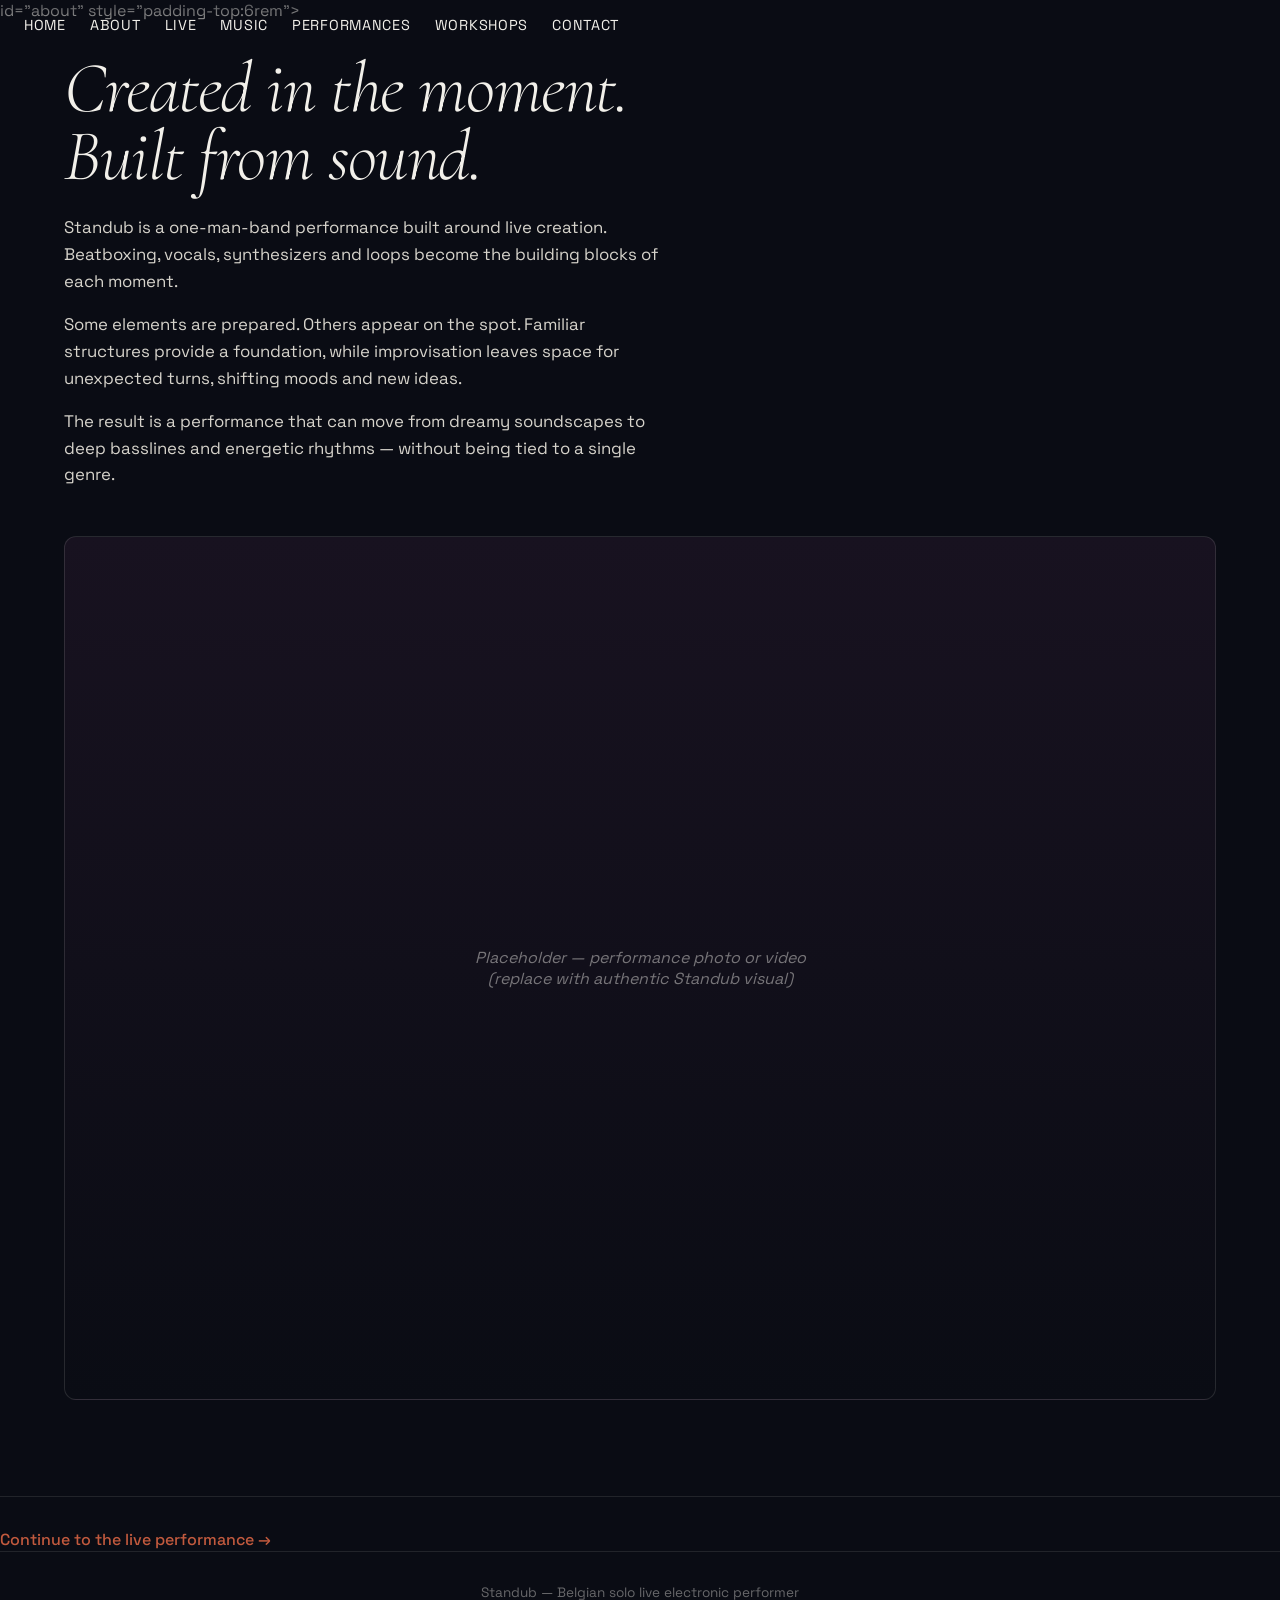
==== about/index.html @ abb26114 "Website" ====
<!DOCTYPE html>
<html lang="en">
<head>
<meta charset="UTF-8" />
<meta name="viewport" content="width=device-width, initial-scale=1.0" />
<title>About — Standub</title>
<meta name="description" content="Standub — Belgian solo live electronic performer. Beatboxing, synths, loops, atmosphere." />
<link rel="preconnect" href="https://fonts.googleapis.com" />
<link href="https://fonts.googleapis.com/css2?family=Cormorant+Garamond:ital,wght@1,300&family=Space+Grotesk:wght@300;500;700&display=swap" rel="stylesheet" />
<link rel="stylesheet" href="/styles.css" />
</head>
<body>
<nav aria-label="Primary" style="position:absolute;top:0;left:0;right:0;z-index:10;padding:1rem 1.5rem;display:flex;gap:1.5rem;flex-wrap:wrap;align-items:center;background:linear-gradient(180deg,rgba(10,12,20,0.7),transparent);">
<a href="/" style="color:var(--paper);text-decoration:none;font-size:.9rem;letter-spacing:.05em;text-transform:uppercase;">Home</a>
<a href="/about" style="color:var(--paper);text-decoration:none;font-size:.9rem;letter-spacing:.05em;text-transform:uppercase;">About</a>
<a href="/live" style="color:var(--paper);text-decoration:none;font-size:.9rem;letter-spacing:.05em;text-transform:uppercase;">Live</a>
<a href="/music" style="color:var(--paper);text-decoration:none;font-size:.9rem;letter-spacing:.05em;text-transform:uppercase;">Music</a>
<a href="/performances" style="color:var(--paper);text-decoration:none;font-size:.9rem;letter-spacing:.05em;text-transform:uppercase;">Performances</a>
<a href="/workshops" style="color:var(--paper);text-decoration:none;font-size:.9rem;letter-spacing:.05em;text-transform:uppercase;">Workshops</a>
<a href="/contact" style="color:var(--paper);text-decoration:none;font-size:.9rem;letter-spacing:.05em;text-transform:uppercase;">Contact</a>
</nav>
<main>
id="about" style="padding-top:6rem">
<div class="container" style="display:grid;gap:3rem;grid-template-columns:1fr;align-items:start">
<div style="max-width:65ch">
<p style="font-family:'Cormorant Garamond',Georgia,serif;font-size:clamp(2.5rem,6vw,4.5rem);font-weight:300;font-style:italic;line-height:0.95;color:var(--paper);letter-spacing:-0.02em">Created in the moment.<br>Built from sound.</p>
<div style="margin-top:1.5rem;color:var(--mist);font-size:1.05rem;line-height:1.6;max-width:55ch">
<p>Standub is a one-man-band performance built around live creation. Beatboxing, vocals, synthesizers and loops become the building blocks of each moment.</p>
<p style="margin-top:1rem">Some elements are prepared. Others appear on the spot. Familiar structures provide a foundation, while improvisation leaves space for unexpected turns, shifting moods and new ideas.</p>
<p style="margin-top:1rem">The result is a performance that can move from dreamy soundscapes to deep basslines and energetic rhythms — without being tied to a single genre.</p>
</div>
</div>
<div style="position:relative;aspect-ratio:4/3;background:linear-gradient(180deg,#181220,#0a0c14);border:1px solid rgba(242,240,234,0.12);border-radius:12px;overflow:hidden;display:flex;align-items:center;justify-content:center;min-height:320px">
<span style="color:rgba(242,240,234,0.45);font-style:italic;text-align:center;padding:2rem">Placeholder — performance photo or video<br>(replace with authentic Standub visual)</span>
</div>
</div>
<div style="margin-top:4rem;border-top:1px solid rgba(242,240,234,0.1);padding-top:2rem;display:flex;gap:2rem;flex-wrap:wrap;align-items:center">
<a href="#live" style="font-weight:500;color:var(--rust);text-decoration:none">Continue to the live performance →</a>
</div>
</section>
</main>
<footer style="border-top:1px solid rgba(242,240,234,0.1);padding:2rem 0;text-align:center;color:rgba(242,240,234,0.4);font-size:.85rem">Standub — Belgian solo live electronic performer</footer>
</body>
</html>
---- styles.css ----
:root{--ink:#0a0c14;--paper:#f2f0ea;--rust:#c25a3e;--mist:#d6d3cb;--deep:#1a1525;}
*{box-sizing:border-box;margin:0;padding:0}
html{scroll-behavior:smooth}
body{font-family:'Space Grotesk',system-ui,sans-serif;background:var(--ink);color:var(--paper);line-height:1.35}
img{max-width:100%;height:auto;display:block}
.container{max-width:1200px;margin:0 auto;padding:2rem 1.5rem}
.h1{font-family:'Cormorant Garamond',Georgia,serif;font-weight:300;font-style:italic;font-size:clamp(3rem,10vw,7rem);line-height:0.92;letter-spacing:-0.03em;color:var(--paper);mix-blend-mode:screen;}
.h2{font-family:'Space Grotesk',sans-serif;font-weight:700;font-size:clamp(2rem,5vw,3.5rem);letter-spacing:-0.02em;text-transform:uppercase;margin-top:2rem;}
.lead{font-size:1.25rem;color:var(--mist);max-width:65ch;margin-top:1rem;}
.tag{display:inline-block;border:1px solid rgba(242,240,234,0.25);padding:.35rem .7rem;font-size:.8rem;text-transform:uppercase;letter-spacing:.08em;margin-top:1.5rem;}
.hero{min-height:100dvh;display:flex;flex-direction:column;justify-content:end;padding-bottom:10vh;position:relative;overflow:hidden}
.hero::before{content:"";position:absolute;inset:0;background:radial-gradient(circle at 70% 20%, rgba(194,90,62,0.25), transparent 60%), linear-gradient(180deg, rgba(10,12,20,0.2), var(--ink) 80%);pointer-events:none}
.section{padding:8rem 0;}
.grid-2{display:grid;gap:3rem;grid-template-columns:repeat(auto-fit,minmax(320px,1fr));}
.card{background:rgba(242,240,234,0.03);border:1px solid rgba(242,240,234,0.08);padding:2rem;border-radius:12px}
.card h3{font-family:'Cormorant Garamond',serif;font-weight:300;font-style:italic;font-size:1.6rem;margin-bottom:.5rem}
.card p{color:var(--mist);font-size:.95rem}
.placeholder{border:2px dashed rgba(242,240,234,0.2);padding:3rem;text-align:center;color:rgba(242,240,234,0.5);font-style:italic}
@media (prefers-reduced-motion:no-preference){.fade{animation:fadeUp .8s ease both}@keyframes fadeUp{from{opacity:0;transform:translateY(20px)}to{opacity:1;transform:none}}}
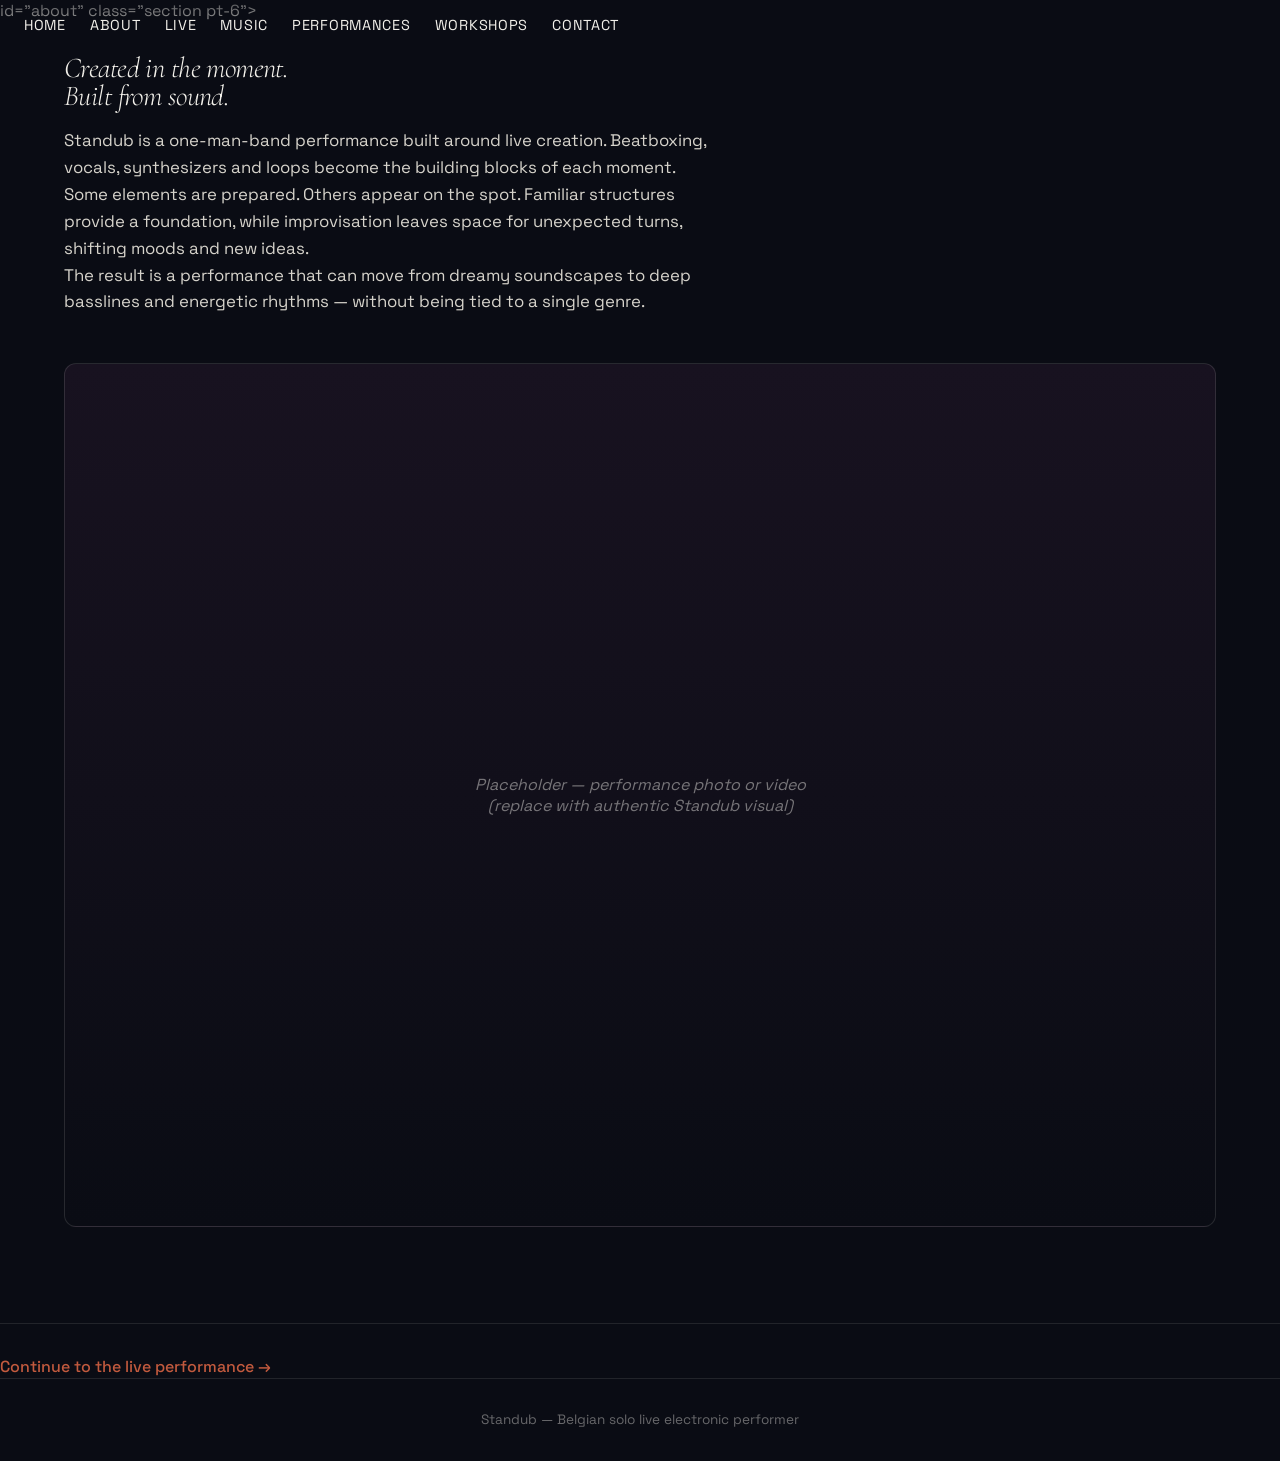
==== commit d83d7e6a: "Code Clean Up" ====
--- a/about/index.html
+++ b/about/index.html
@@ -8,26 +8,30 @@
 <link rel="preconnect" href="https://fonts.googleapis.com" />
 <link href="https://fonts.googleapis.com/css2?family=Cormorant+Garamond:ital,wght@1,300&family=Space+Grotesk:wght@300;500;700&display=swap" rel="stylesheet" />
 <link rel="stylesheet" href="/styles.css" />
+<meta property="og:title" content="Standub — Live Electronic Music" />
+<meta property="og:description" content="Belgian solo live electronic performer. Beatboxing, synths, loops, atmosphere." />
+<meta property="og:type" content="website" />
+<meta name="theme-color" content="#0a0c14" />
 </head>
 <body>
-<nav aria-label="Primary" style="position:absolute;top:0;left:0;right:0;z-index:10;padding:1rem 1.5rem;display:flex;gap:1.5rem;flex-wrap:wrap;align-items:center;background:linear-gradient(180deg,rgba(10,12,20,0.7),transparent);">
-<a href="/" style="color:var(--paper);text-decoration:none;font-size:.9rem;letter-spacing:.05em;text-transform:uppercase;">Home</a>
-<a href="/about" style="color:var(--paper);text-decoration:none;font-size:.9rem;letter-spacing:.05em;text-transform:uppercase;">About</a>
-<a href="/live" style="color:var(--paper);text-decoration:none;font-size:.9rem;letter-spacing:.05em;text-transform:uppercase;">Live</a>
-<a href="/music" style="color:var(--paper);text-decoration:none;font-size:.9rem;letter-spacing:.05em;text-transform:uppercase;">Music</a>
-<a href="/performances" style="color:var(--paper);text-decoration:none;font-size:.9rem;letter-spacing:.05em;text-transform:uppercase;">Performances</a>
-<a href="/workshops" style="color:var(--paper);text-decoration:none;font-size:.9rem;letter-spacing:.05em;text-transform:uppercase;">Workshops</a>
-<a href="/contact" style="color:var(--paper);text-decoration:none;font-size:.9rem;letter-spacing:.05em;text-transform:uppercase;">Contact</a>
+<nav aria-label="Primary" class="site-nav">
+<a href="/" >Home</a>
+<a href="/about" >About</a>
+<a href="/live" >Live</a>
+<a href="/music" >Music</a>
+<a href="/performances" >Performances</a>
+<a href="/workshops" >Workshops</a>
+<a href="/contact" >Contact</a>
 </nav>
 <main>
-id="about" style="padding-top:6rem">
-<div class="container" style="display:grid;gap:3rem;grid-template-columns:1fr;align-items:start">
-<div style="max-width:65ch">
-<p style="font-family:'Cormorant Garamond',Georgia,serif;font-size:clamp(2.5rem,6vw,4.5rem);font-weight:300;font-style:italic;line-height:0.95;color:var(--paper);letter-spacing:-0.02em">Created in the moment.<br>Built from sound.</p>
-<div style="margin-top:1.5rem;color:var(--mist);font-size:1.05rem;line-height:1.6;max-width:55ch">
+id="about" class="section pt-6">
+<div class="container layout-vertical">
+<div class="narrow">
+<p class="editorial-heading">Created in the moment.<br>Built from sound.</p>
+<div class="section-body">
 <p>Standub is a one-man-band performance built around live creation. Beatboxing, vocals, synthesizers and loops become the building blocks of each moment.</p>
-<p style="margin-top:1rem">Some elements are prepared. Others appear on the spot. Familiar structures provide a foundation, while improvisation leaves space for unexpected turns, shifting moods and new ideas.</p>
-<p style="margin-top:1rem">The result is a performance that can move from dreamy soundscapes to deep basslines and energetic rhythms — without being tied to a single genre.</p>
+<p >Some elements are prepared. Others appear on the spot. Familiar structures provide a foundation, while improvisation leaves space for unexpected turns, shifting moods and new ideas.</p>
+<p >The result is a performance that can move from dreamy soundscapes to deep basslines and energetic rhythms — without being tied to a single genre.</p>
 </div>
 </div>
 <div style="position:relative;aspect-ratio:4/3;background:linear-gradient(180deg,#181220,#0a0c14);border:1px solid rgba(242,240,234,0.12);border-radius:12px;overflow:hidden;display:flex;align-items:center;justify-content:center;min-height:320px">
@@ -39,6 +43,6 @@
 </div>
 </section>
 </main>
-<footer style="border-top:1px solid rgba(242,240,234,0.1);padding:2rem 0;text-align:center;color:rgba(242,240,234,0.4);font-size:.85rem">Standub — Belgian solo live electronic performer</footer>
+<footer class="site-footer">Standub — Belgian solo live electronic performer</footer>
 </body>
 </html>
--- a/styles.css
+++ b/styles.css
@@ -1,20 +1,90 @@
-
+/* Variables / Base */
 :root{--ink:#0a0c14;--paper:#f2f0ea;--rust:#c25a3e;--mist:#d6d3cb;--deep:#1a1525;}
 *{box-sizing:border-box;margin:0;padding:0}
 html{scroll-behavior:smooth}
 body{font-family:'Space Grotesk',system-ui,sans-serif;background:var(--ink);color:var(--paper);line-height:1.35}
 img{max-width:100%;height:auto;display:block}
+
+/* Layout */
 .container{max-width:1200px;margin:0 auto;padding:2rem 1.5rem}
-.h1{font-family:'Cormorant Garamond',Georgia,serif;font-weight:300;font-style:italic;font-size:clamp(3rem,10vw,7rem);line-height:0.92;letter-spacing:-0.03em;color:var(--paper);mix-blend-mode:screen;}
-.h2{font-family:'Space Grotesk',sans-serif;font-weight:700;font-size:clamp(2rem,5vw,3.5rem);letter-spacing:-0.02em;text-transform:uppercase;margin-top:2rem;}
-.lead{font-size:1.25rem;color:var(--mist);max-width:65ch;margin-top:1rem;}
-.tag{display:inline-block;border:1px solid rgba(242,240,234,0.25);padding:.35rem .7rem;font-size:.8rem;text-transform:uppercase;letter-spacing:.08em;margin-top:1.5rem;}
+.narrow{max-width:65ch}
+
+/* Navigation */
+.site-nav{position:absolute;top:0;left:0;right:0;z-index:10;padding:1rem 1.5rem;display:flex;gap:1.5rem;flex-wrap:wrap;align-items:center;background:linear-gradient(180deg,rgba(10,12,20,0.7),transparent);}
+.site-nav a{color:var(--paper);text-decoration:none;font-size:.9rem;letter-spacing:.05em;text-transform:uppercase;}
+
+/* Hero */
 .hero{min-height:100dvh;display:flex;flex-direction:column;justify-content:end;padding-bottom:10vh;position:relative;overflow:hidden}
-.hero::before{content:"";position:absolute;inset:0;background:radial-gradient(circle at 70% 20%, rgba(194,90,62,0.25), transparent 60%), linear-gradient(180deg, rgba(10,12,20,0.2), var(--ink) 80%);pointer-events:none}
-.section{padding:8rem 0;}
-.grid-2{display:grid;gap:3rem;grid-template-columns:repeat(auto-fit,minmax(320px,1fr));}
+.hero::before{content:"";position:absolute;inset:0;background:radial-gradient(circle at 70% 20%,rgba(194,90,62,0.25),transparent 60%),linear-gradient(180deg,rgba(10,12,20,0.2),var(--ink) 80%);pointer-events:none}
+.hero-inner{position:relative;z-index:2}
+.hero-title{font-family:'Cormorant Garamond',Georgia,serif;font-weight:300;font-style:italic;font-size:clamp(3.5rem,12vw,9rem);line-height:0.9;letter-spacing:-0.03em;color:var(--paper)}
+.hero-tagline{font-family:'Space Grotesk',sans-serif;font-weight:700;font-size:clamp(1.2rem,3vw,2rem);text-transform:uppercase;letter-spacing:.06em;margin-top:.5rem;color:var(--rust)}
+.hero-description{font-size:1.05rem;color:var(--mist);max-width:60ch;margin-top:1.25rem;line-height:1.5}
+.hero-actions{margin-top:2rem;display:flex;gap:1rem;flex-wrap:wrap}
+
+/* Buttons */
+.button{display:inline-block;padding:.65rem 1.2rem;border-radius:6px;font-weight:500;text-decoration:none;transition:opacity .2s ease}
+.button-primary{background:var(--rust);color:#fff}
+.button-secondary{border:1px solid rgba(242,240,234,0.35);color:var(--paper)}
+
+/* Sections */
+.section{padding:6rem 0}
+.section-alt{background:linear-gradient(180deg,#12101a,#0a0c14)}
+.section-heading{font-family:'Space Grotesk',sans-serif;font-weight:700;font-size:clamp(2rem,5vw,3.5rem);letter-spacing:-0.02em;text-transform:uppercase;margin-bottom:.5rem}
+.section-intro{color:var(--mist);max-width:60ch;font-size:1.05rem;line-height:1.5}
+
+/* Cards / Grid */
 .card{background:rgba(242,240,234,0.03);border:1px solid rgba(242,240,234,0.08);padding:2rem;border-radius:12px}
-.card h3{font-family:'Cormorant Garamond',serif;font-weight:300;font-style:italic;font-size:1.6rem;margin-bottom:.5rem}
-.card p{color:var(--mist);font-size:.95rem}
-.placeholder{border:2px dashed rgba(242,240,234,0.2);padding:3rem;text-align:center;color:rgba(242,240,234,0.5);font-style:italic}
+.card h3{font-family:'Cormorant Garamond',Georgia,serif;font-weight:300;font-style:italic;font-size:1.6rem;margin-bottom:.5rem}
+.card p{color:var(--mist);font-size:.95rem;line-height:1.5}
+.teaser-grid{display:grid;gap:2rem;grid-template-columns:1fr 1fr;align-items:center}
+.grid-2{display:grid;gap:3rem;grid-template-columns:repeat(auto-fit,minmax(320px,1fr))}
+
+/* Media placeholders */
+.media-placeholder{aspect-ratio:4/3;background:linear-gradient(135deg,#181220,#0f0c18);border:1px solid rgba(242,240,234,0.12);border-radius:12px;overflow:hidden;display:flex;align-items:center;justify-content:center;color:rgba(242,240,234,0.35);font-style:italic;text-align:center;padding:2rem;min-height:320px}
+
+/* Typography helpers */
+.h1{font-family:'Cormorant Garamond',Georgia,serif;font-weight:300;font-style:italic;font-size:clamp(3rem,10vw,7rem);line-height:0.92;letter-spacing:-0.03em;color:var(--paper);mix-blend-mode:screen}
+.h2{font-family:'Space Grotesk',sans-serif;font-weight:700;font-size:clamp(2rem,5vw,3.5rem);letter-spacing:-0.02em;text-transform:uppercase;margin-top:2rem}
+.lead{font-size:1.25rem;color:var(--mist);max-width:65ch;margin-top:1rem}
+.tag{display:inline-block;border:1px solid rgba(242,240,234,0.25);padding:.35rem .7rem;font-size:.8rem;text-transform:uppercase;letter-spacing:.08em;margin-top:1.5rem}
+
+/* Accessibility / Focus */
+a:focus-visible,button:focus-visible{outline:2px solid var(--rust);outline-offset:2px}
+
+/* Responsive */
+@media (max-width:768px){
+  .site-nav{gap:.75rem;padding:.75rem 1rem}
+  .hero-title{font-size:clamp(2.5rem,14vw,6rem)}
+  .teaser-grid{grid-template-columns:1fr}
+  .section{padding:4rem 0}
+  .container{padding:1.5rem 1rem}
+}
+
+/* Animation */
 @media (prefers-reduced-motion:no-preference){.fade{animation:fadeUp .8s ease both}@keyframes fadeUp{from{opacity:0;transform:translateY(20px)}to{opacity:1;transform:none}}}
+
+/* Editorial / Teaser helpers */
+.editorial-heading{font-family:'Cormorant Garamond',Georgia,serif;font-weight:300;font-style:italic;font-size:1.8rem;line-height:1;color:var(--paper);letter-spacing:-0.02em}
+.teaser-title{font-family:'Cormorant Garamond',Georgia,serif;font-weight:300;font-style:italic;font-size:1.8rem;color:var(--paper);margin-bottom:.25rem}
+.teaser-text{color:var(--mist);font-size:.95rem;line-height:1.5}
+.teaser-link{display:inline-block;margin-top:1rem;color:var(--rust);text-decoration:none;font-weight:500}
+.section-body{color:var(--mist);font-size:1.05rem;line-height:1.6;margin-top:1rem;max-width:65ch}
+.section-muted{color:var(--mist)}
+
+/* Media small placeholder (4/3, 320px min) */
+
+/* Footer */
+.site-footer{border-top:1px solid rgba(242,240,234,0.1);padding:2rem 0;text-align:center;color:rgba(242,240,234,0.4);font-size:.85rem}
+
+/* Section background variants */
+
+.section-compact{padding:4rem 0}
+
+.layout-vertical{display:grid;gap:3rem;align-items:start;grid-template-columns:1fr}
+.grid-cards{display:grid;gap:2rem;margin-top:3rem;grid-template-columns:repeat(auto-fill,minmax(280px,1fr))}
+.card-center{text-align:center}
+.placeholder-block{margin-top:3rem;padding:3rem 2rem;background:rgba(242,240,234,0.03);border:1px solid rgba(242,240,234,0.08);border-radius:12px;text-align:center;color:var(--mist);font-size:1.1rem;font-style:italic}
+
+.label-small{font-family:'Space Grotesk',sans-serif;font-weight:700;font-size:.85rem;text-transform:uppercase;letter-spacing:.1em;color:var(--rust);margin-bottom:.5rem}
+.body-small{margin-top:2rem;color:var(--mist);font-size:.9rem}
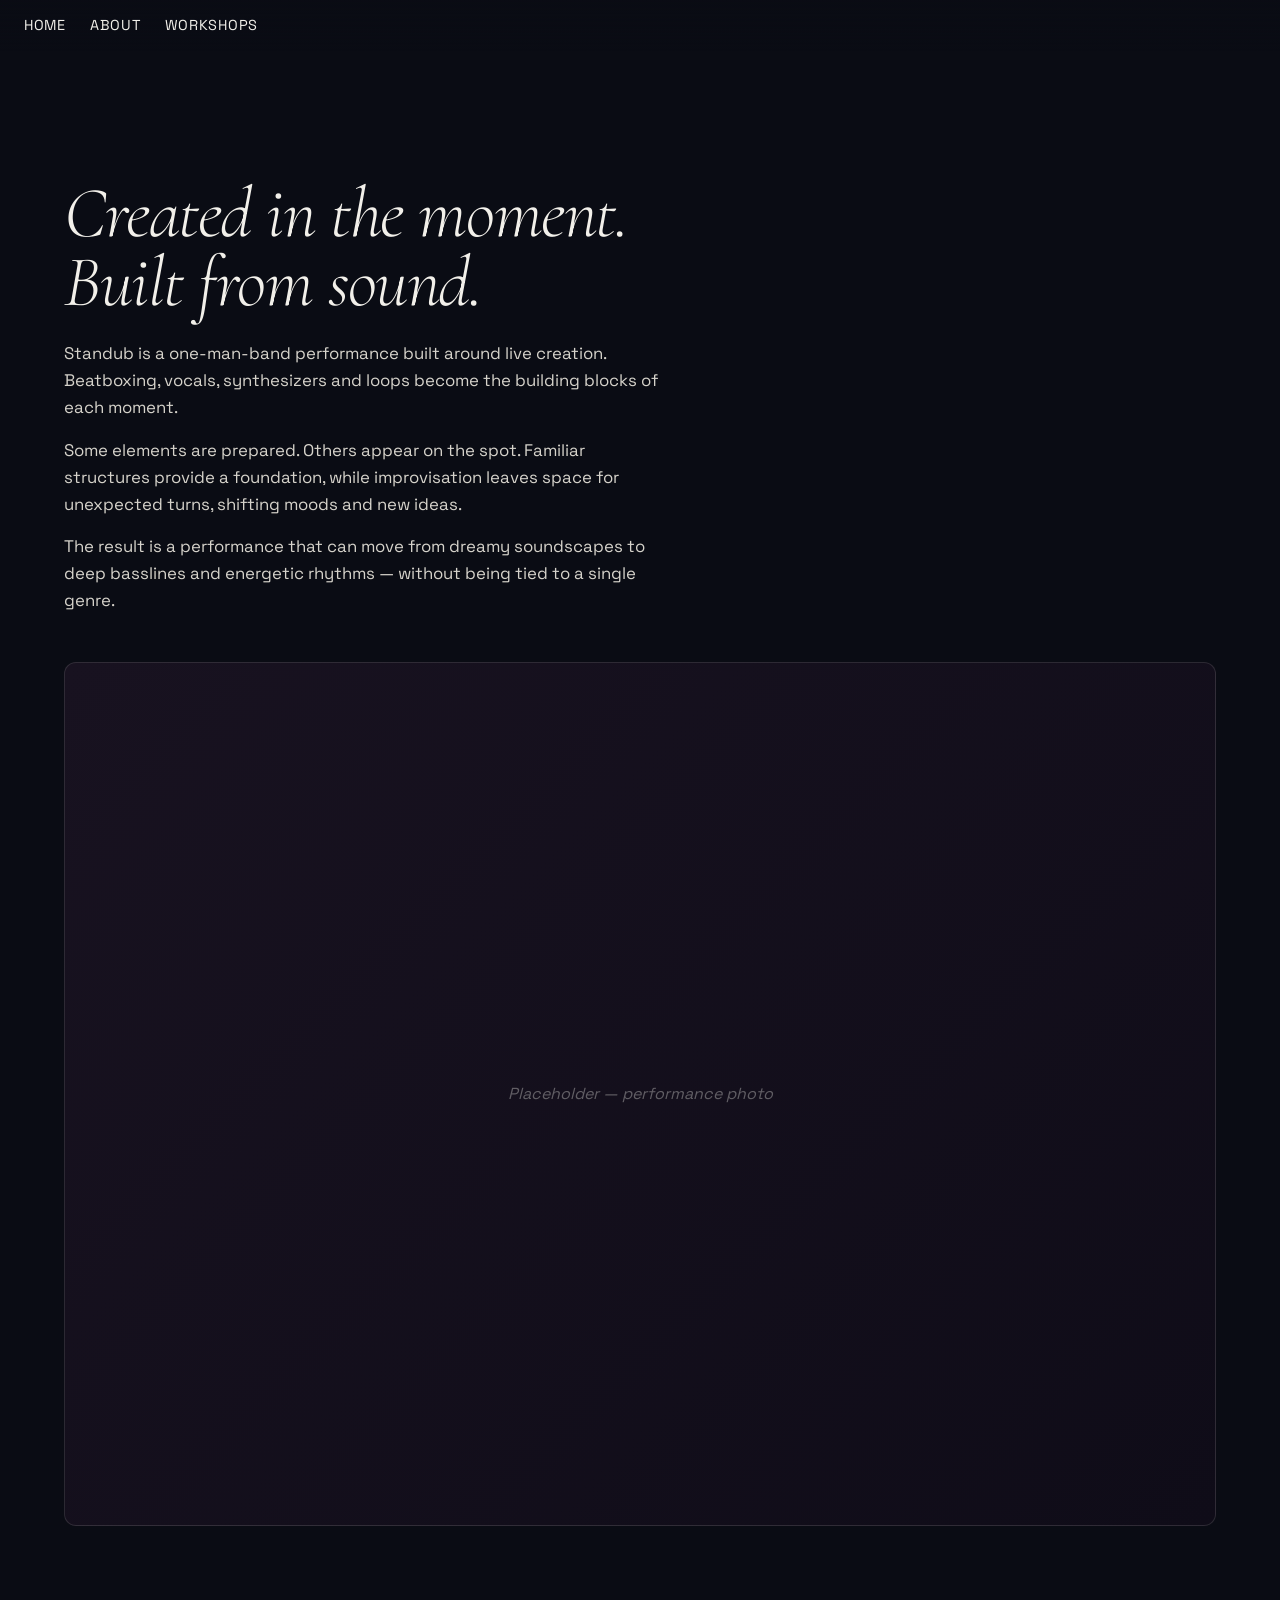
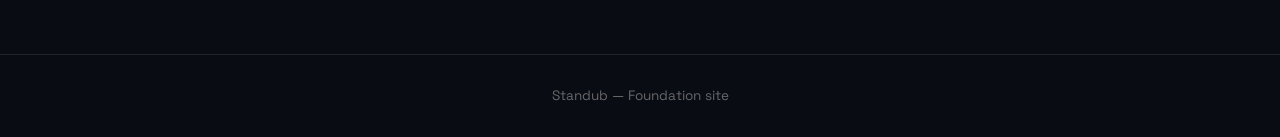
==== commit f4b8c669: "Fix" ====
--- a/about/index.html
+++ b/about/index.html
@@ -1,48 +1,6 @@
 <!DOCTYPE html>
-<html lang="en">
-<head>
-<meta charset="UTF-8" />
-<meta name="viewport" content="width=device-width, initial-scale=1.0" />
-<title>About — Standub</title>
-<meta name="description" content="Standub — Belgian solo live electronic performer. Beatboxing, synths, loops, atmosphere." />
-<link rel="preconnect" href="https://fonts.googleapis.com" />
-<link href="https://fonts.googleapis.com/css2?family=Cormorant+Garamond:ital,wght@1,300&family=Space+Grotesk:wght@300;500;700&display=swap" rel="stylesheet" />
-<link rel="stylesheet" href="/styles.css" />
-<meta property="og:title" content="Standub — Live Electronic Music" />
-<meta property="og:description" content="Belgian solo live electronic performer. Beatboxing, synths, loops, atmosphere." />
-<meta property="og:type" content="website" />
-<meta name="theme-color" content="#0a0c14" />
-</head>
-<body>
-<nav aria-label="Primary" class="site-nav">
-<a href="/" >Home</a>
-<a href="/about" >About</a>
-<a href="/live" >Live</a>
-<a href="/music" >Music</a>
-<a href="/performances" >Performances</a>
-<a href="/workshops" >Workshops</a>
-<a href="/contact" >Contact</a>
-</nav>
-<main>
-id="about" class="section pt-6">
-<div class="container layout-vertical">
-<div class="narrow">
-<p class="editorial-heading">Created in the moment.<br>Built from sound.</p>
-<div class="section-body">
-<p>Standub is a one-man-band performance built around live creation. Beatboxing, vocals, synthesizers and loops become the building blocks of each moment.</p>
-<p >Some elements are prepared. Others appear on the spot. Familiar structures provide a foundation, while improvisation leaves space for unexpected turns, shifting moods and new ideas.</p>
-<p >The result is a performance that can move from dreamy soundscapes to deep basslines and energetic rhythms — without being tied to a single genre.</p>
-</div>
-</div>
-<div style="position:relative;aspect-ratio:4/3;background:linear-gradient(180deg,#181220,#0a0c14);border:1px solid rgba(242,240,234,0.12);border-radius:12px;overflow:hidden;display:flex;align-items:center;justify-content:center;min-height:320px">
-<span style="color:rgba(242,240,234,0.45);font-style:italic;text-align:center;padding:2rem">Placeholder — performance photo or video<br>(replace with authentic Standub visual)</span>
-</div>
-</div>
-<div style="margin-top:4rem;border-top:1px solid rgba(242,240,234,0.1);padding-top:2rem;display:flex;gap:2rem;flex-wrap:wrap;align-items:center">
-<a href="#live" style="font-weight:500;color:var(--rust);text-decoration:none">Continue to the live performance →</a>
-</div>
-</section>
-</main>
-<footer class="site-footer">Standub — Belgian solo live electronic performer</footer>
-</body>
-</html>+<html lang="en"><head><meta charset="UTF-8"><meta name="viewport" content="width=device-width,initial-scale=1.0"><title>About — Standub</title><link rel="preconnect" href="https://fonts.googleapis.com"><link href="https://fonts.googleapis.com/css2?family=Cormorant+Garamond:ital,wght@1,300&family=Space+Grotesk:wght@300;500;700&display=swap" rel="stylesheet"><link rel="stylesheet" href="../styles.css"></head><body>
+<nav aria-label="Primary" class="site-nav"><a href="/">Home</a><a href="/about">About</a><a href="/workshops">Workshops</a></nav>
+<main><section class="section" id="about" aria-label="About"><div class="container" style="display:grid;gap:3rem;grid-template-columns:1fr;align-items:start"><div style="max-width:65ch"><p style="font-family:'Cormorant Garamond',Georgia,serif;font-size:clamp(2.5rem,6vw,4.5rem);font-weight:300;font-style:italic;line-height:0.95;color:var(--paper);letter-spacing:-0.02em">Created in the moment.<br>Built from sound.</p><div style="margin-top:1.5rem;color:var(--mist);font-size:1.05rem;line-height:1.6;max-width:55ch"><p>Standub is a one-man-band performance built around live creation. Beatboxing, vocals, synthesizers and loops become the building blocks of each moment.</p><p style="margin-top:1rem">Some elements are prepared. Others appear on the spot. Familiar structures provide a foundation, while improvisation leaves space for unexpected turns, shifting moods and new ideas.</p><p style="margin-top:1rem">The result is a performance that can move from dreamy soundscapes to deep basslines and energetic rhythms — without being tied to a single genre.</p></div></div><div class="media-placeholder" style="min-height:320px">Placeholder — performance photo</div></div></section></main>
+<footer style="border-top:1px solid rgba(242,240,234,0.1);padding:2rem 0;text-align:center;color:rgba(242,240,234,0.4);font-size:.85rem">Standub — Foundation site</footer>
+</body></html>
--- a/styles.css
+++ b/styles.css
@@ -10,8 +10,9 @@
 .narrow{max-width:65ch}
 
 /* Navigation */
-.site-nav{position:absolute;top:0;left:0;right:0;z-index:10;padding:1rem 1.5rem;display:flex;gap:1.5rem;flex-wrap:wrap;align-items:center;background:linear-gradient(180deg,rgba(10,12,20,0.7),transparent);}
+.site-nav{position:sticky;top:0;z-index:10;padding:1rem 1.5rem;display:flex;gap:1.5rem;flex-wrap:wrap;align-items:center;background:linear-gradient(180deg,rgba(10,12,20,0.7),transparent);}
 .site-nav a{color:var(--paper);text-decoration:none;font-size:.9rem;letter-spacing:.05em;text-transform:uppercase;}
+.site-nav a.nav-active{border-bottom:2px solid var(--rust);padding-bottom:2px;}
 
 /* Hero */
 .hero{min-height:100dvh;display:flex;flex-direction:column;justify-content:end;padding-bottom:10vh;position:relative;overflow:hidden}
@@ -28,7 +29,7 @@
 .button-secondary{border:1px solid rgba(242,240,234,0.35);color:var(--paper)}
 
 /* Sections */
-.section{padding:6rem 0}
+.section{padding:6rem 0;scroll-margin-top:4.5rem}
 .section-alt{background:linear-gradient(180deg,#12101a,#0a0c14)}
 .section-heading{font-family:'Space Grotesk',sans-serif;font-weight:700;font-size:clamp(2rem,5vw,3.5rem);letter-spacing:-0.02em;text-transform:uppercase;margin-bottom:.5rem}
 .section-intro{color:var(--mist);max-width:60ch;font-size:1.05rem;line-height:1.5}
@@ -59,6 +60,7 @@
   .teaser-grid{grid-template-columns:1fr}
   .section{padding:4rem 0}
   .container{padding:1.5rem 1rem}
+  .site-nav{padding:.75rem 1rem;gap:.75rem;font-size:.85rem}
 }
 
 /* Animation */
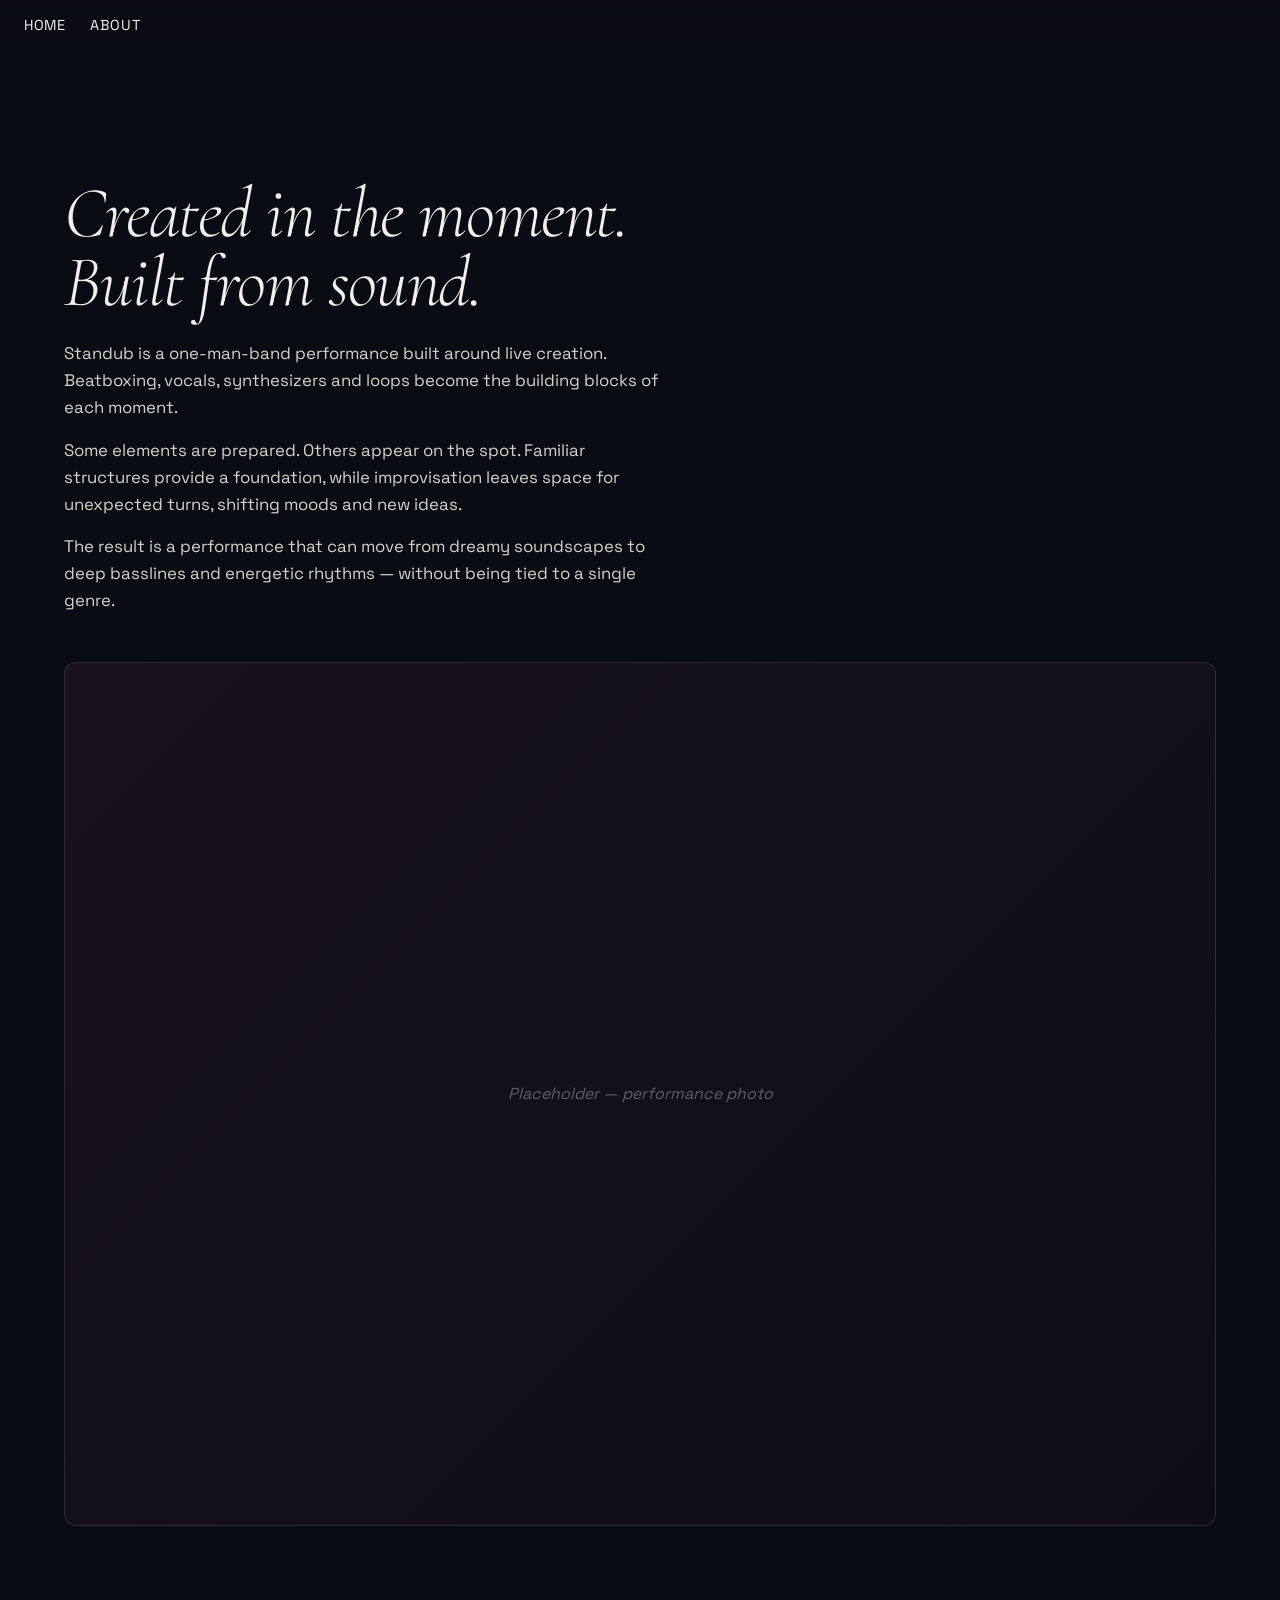
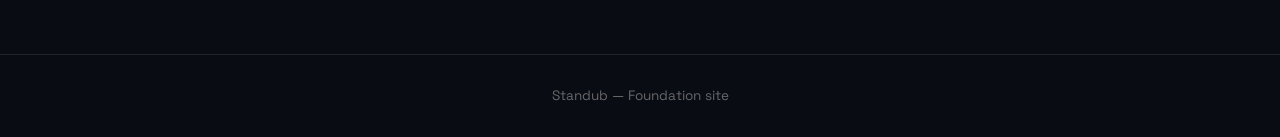
==== commit bf95ffed: "Version 1" ====
--- a/about/index.html
+++ b/about/index.html
@@ -1,6 +1,6 @@
 <!DOCTYPE html>
 <html lang="en"><head><meta charset="UTF-8"><meta name="viewport" content="width=device-width,initial-scale=1.0"><title>About — Standub</title><link rel="preconnect" href="https://fonts.googleapis.com"><link href="https://fonts.googleapis.com/css2?family=Cormorant+Garamond:ital,wght@1,300&family=Space+Grotesk:wght@300;500;700&display=swap" rel="stylesheet"><link rel="stylesheet" href="../styles.css"></head><body>
-<nav aria-label="Primary" class="site-nav"><a href="/">Home</a><a href="/about">About</a><a href="/workshops">Workshops</a></nav>
+<nav aria-label="Primary" class="site-nav"><a href="/">Home</a><a href="/about">About</a></nav>
 <main><section class="section" id="about" aria-label="About"><div class="container" style="display:grid;gap:3rem;grid-template-columns:1fr;align-items:start"><div style="max-width:65ch"><p style="font-family:'Cormorant Garamond',Georgia,serif;font-size:clamp(2.5rem,6vw,4.5rem);font-weight:300;font-style:italic;line-height:0.95;color:var(--paper);letter-spacing:-0.02em">Created in the moment.<br>Built from sound.</p><div style="margin-top:1.5rem;color:var(--mist);font-size:1.05rem;line-height:1.6;max-width:55ch"><p>Standub is a one-man-band performance built around live creation. Beatboxing, vocals, synthesizers and loops become the building blocks of each moment.</p><p style="margin-top:1rem">Some elements are prepared. Others appear on the spot. Familiar structures provide a foundation, while improvisation leaves space for unexpected turns, shifting moods and new ideas.</p><p style="margin-top:1rem">The result is a performance that can move from dreamy soundscapes to deep basslines and energetic rhythms — without being tied to a single genre.</p></div></div><div class="media-placeholder" style="min-height:320px">Placeholder — performance photo</div></div></section></main>
 <footer style="border-top:1px solid rgba(242,240,234,0.1);padding:2rem 0;text-align:center;color:rgba(242,240,234,0.4);font-size:.85rem">Standub — Foundation site</footer>
 </body></html>
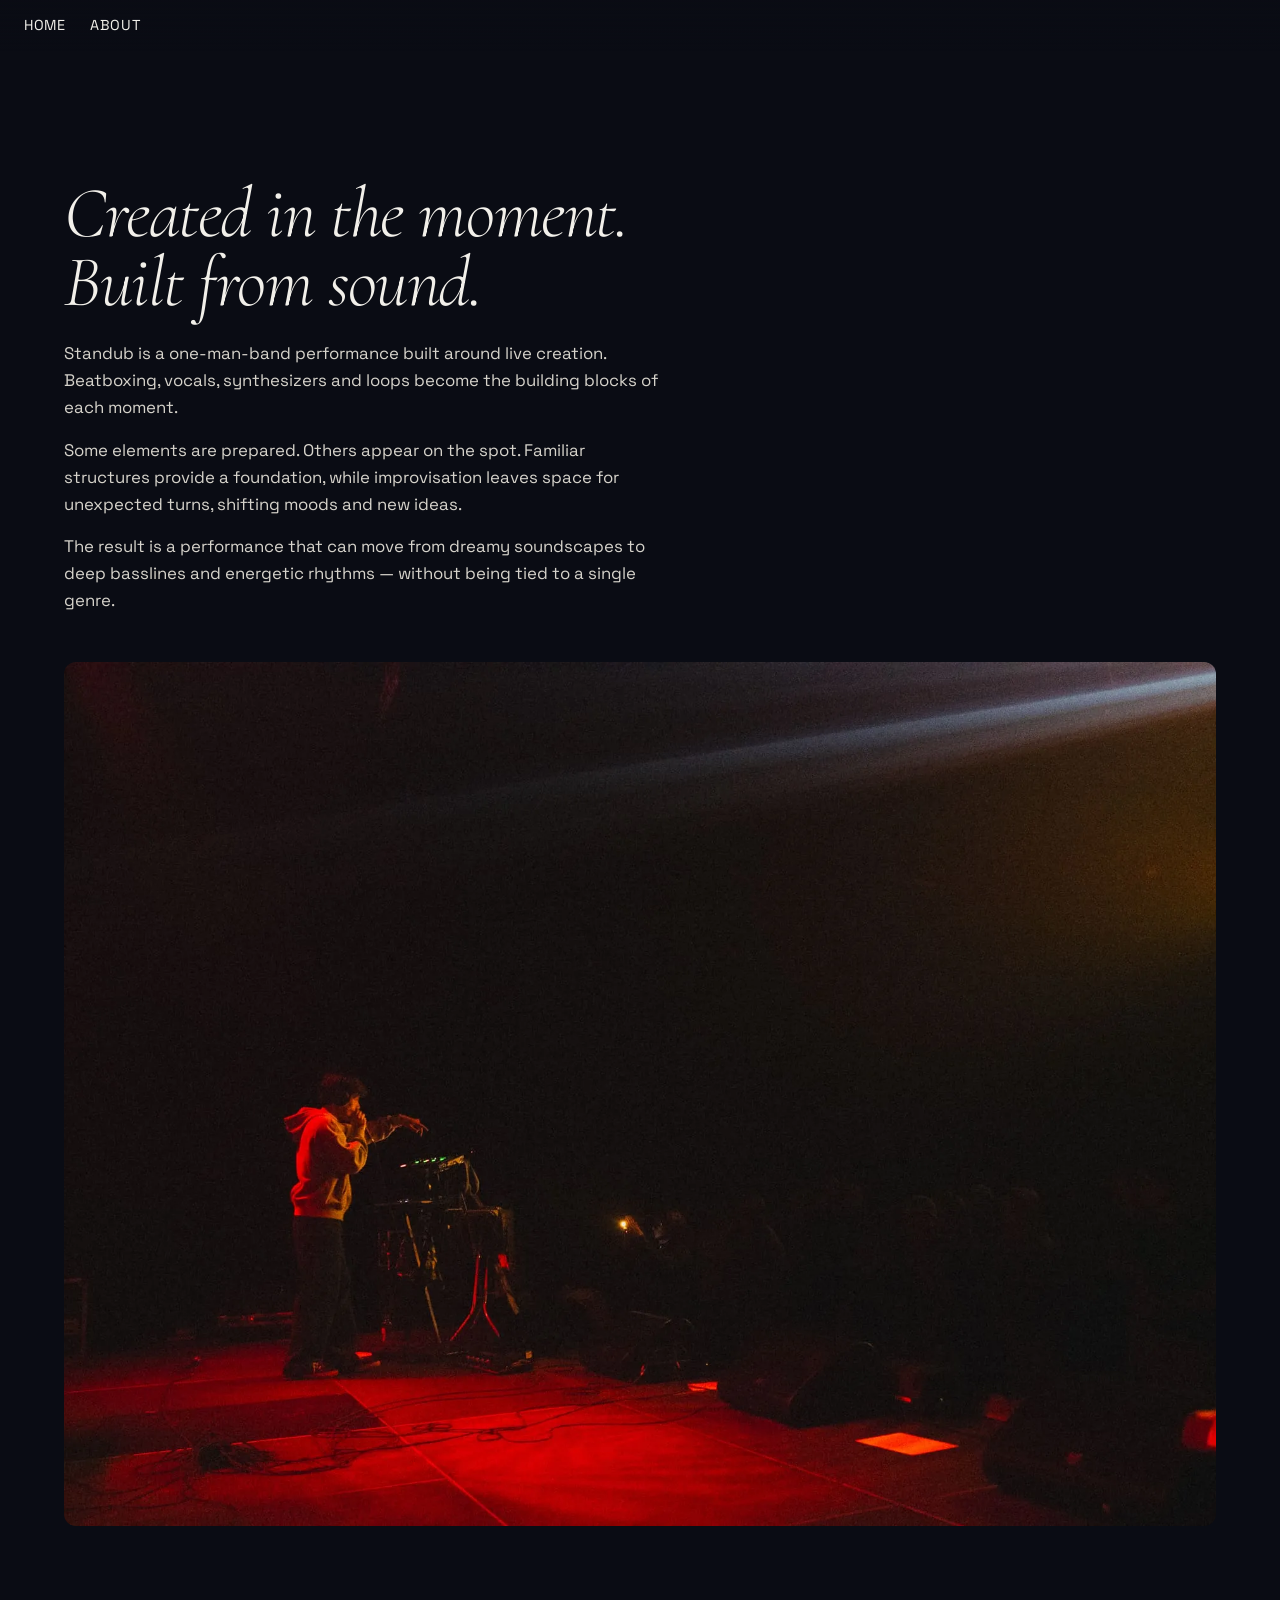
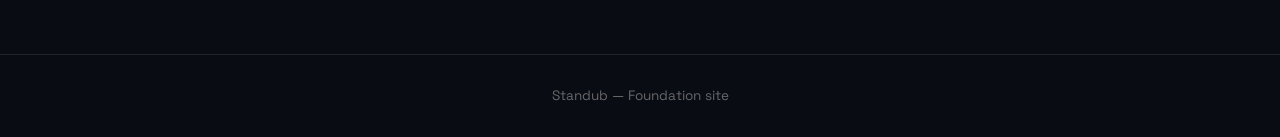
==== commit 325ad390: "Add image" ====
--- a/about/index.html
+++ b/about/index.html
@@ -1,6 +1,6 @@
 <!DOCTYPE html>
 <html lang="en"><head><meta charset="UTF-8"><meta name="viewport" content="width=device-width,initial-scale=1.0"><title>About — Standub</title><link rel="preconnect" href="https://fonts.googleapis.com"><link href="https://fonts.googleapis.com/css2?family=Cormorant+Garamond:ital,wght@1,300&family=Space+Grotesk:wght@300;500;700&display=swap" rel="stylesheet"><link rel="stylesheet" href="../styles.css"></head><body>
 <nav aria-label="Primary" class="site-nav"><a href="/">Home</a><a href="/about">About</a></nav>
-<main><section class="section" id="about" aria-label="About"><div class="container" style="display:grid;gap:3rem;grid-template-columns:1fr;align-items:start"><div style="max-width:65ch"><p style="font-family:'Cormorant Garamond',Georgia,serif;font-size:clamp(2.5rem,6vw,4.5rem);font-weight:300;font-style:italic;line-height:0.95;color:var(--paper);letter-spacing:-0.02em">Created in the moment.<br>Built from sound.</p><div style="margin-top:1.5rem;color:var(--mist);font-size:1.05rem;line-height:1.6;max-width:55ch"><p>Standub is a one-man-band performance built around live creation. Beatboxing, vocals, synthesizers and loops become the building blocks of each moment.</p><p style="margin-top:1rem">Some elements are prepared. Others appear on the spot. Familiar structures provide a foundation, while improvisation leaves space for unexpected turns, shifting moods and new ideas.</p><p style="margin-top:1rem">The result is a performance that can move from dreamy soundscapes to deep basslines and energetic rhythms — without being tied to a single genre.</p></div></div><div class="media-placeholder" style="min-height:320px">Placeholder — performance photo</div></div></section></main>
+<main><section class="section" id="about" aria-label="About"><div class="container" style="display:grid;gap:3rem;grid-template-columns:1fr;align-items:start"><div style="max-width:65ch"><p style="font-family:'Cormorant Garamond',Georgia,serif;font-size:clamp(2.5rem,6vw,4.5rem);font-weight:300;font-style:italic;line-height:0.95;color:var(--paper);letter-spacing:-0.02em">Created in the moment.<br>Built from sound.</p><div style="margin-top:1.5rem;color:var(--mist);font-size:1.05rem;line-height:1.6;max-width:55ch"><p>Standub is a one-man-band performance built around live creation. Beatboxing, vocals, synthesizers and loops become the building blocks of each moment.</p><p style="margin-top:1rem">Some elements are prepared. Others appear on the spot. Familiar structures provide a foundation, while improvisation leaves space for unexpected turns, shifting moods and new ideas.</p><p style="margin-top:1rem">The result is a performance that can move from dreamy soundscapes to deep basslines and energetic rhythms — without being tied to a single genre.</p></div></div><img src="../assets/images/about.jpg" alt="Standub performing live" style="aspect-ratio:4/3;min-height:320px;width:100%;object-fit:cover;border-radius:12px;display:block;"></div></section></main>
 <footer style="border-top:1px solid rgba(242,240,234,0.1);padding:2rem 0;text-align:center;color:rgba(242,240,234,0.4);font-size:.85rem">Standub — Foundation site</footer>
 </body></html>
